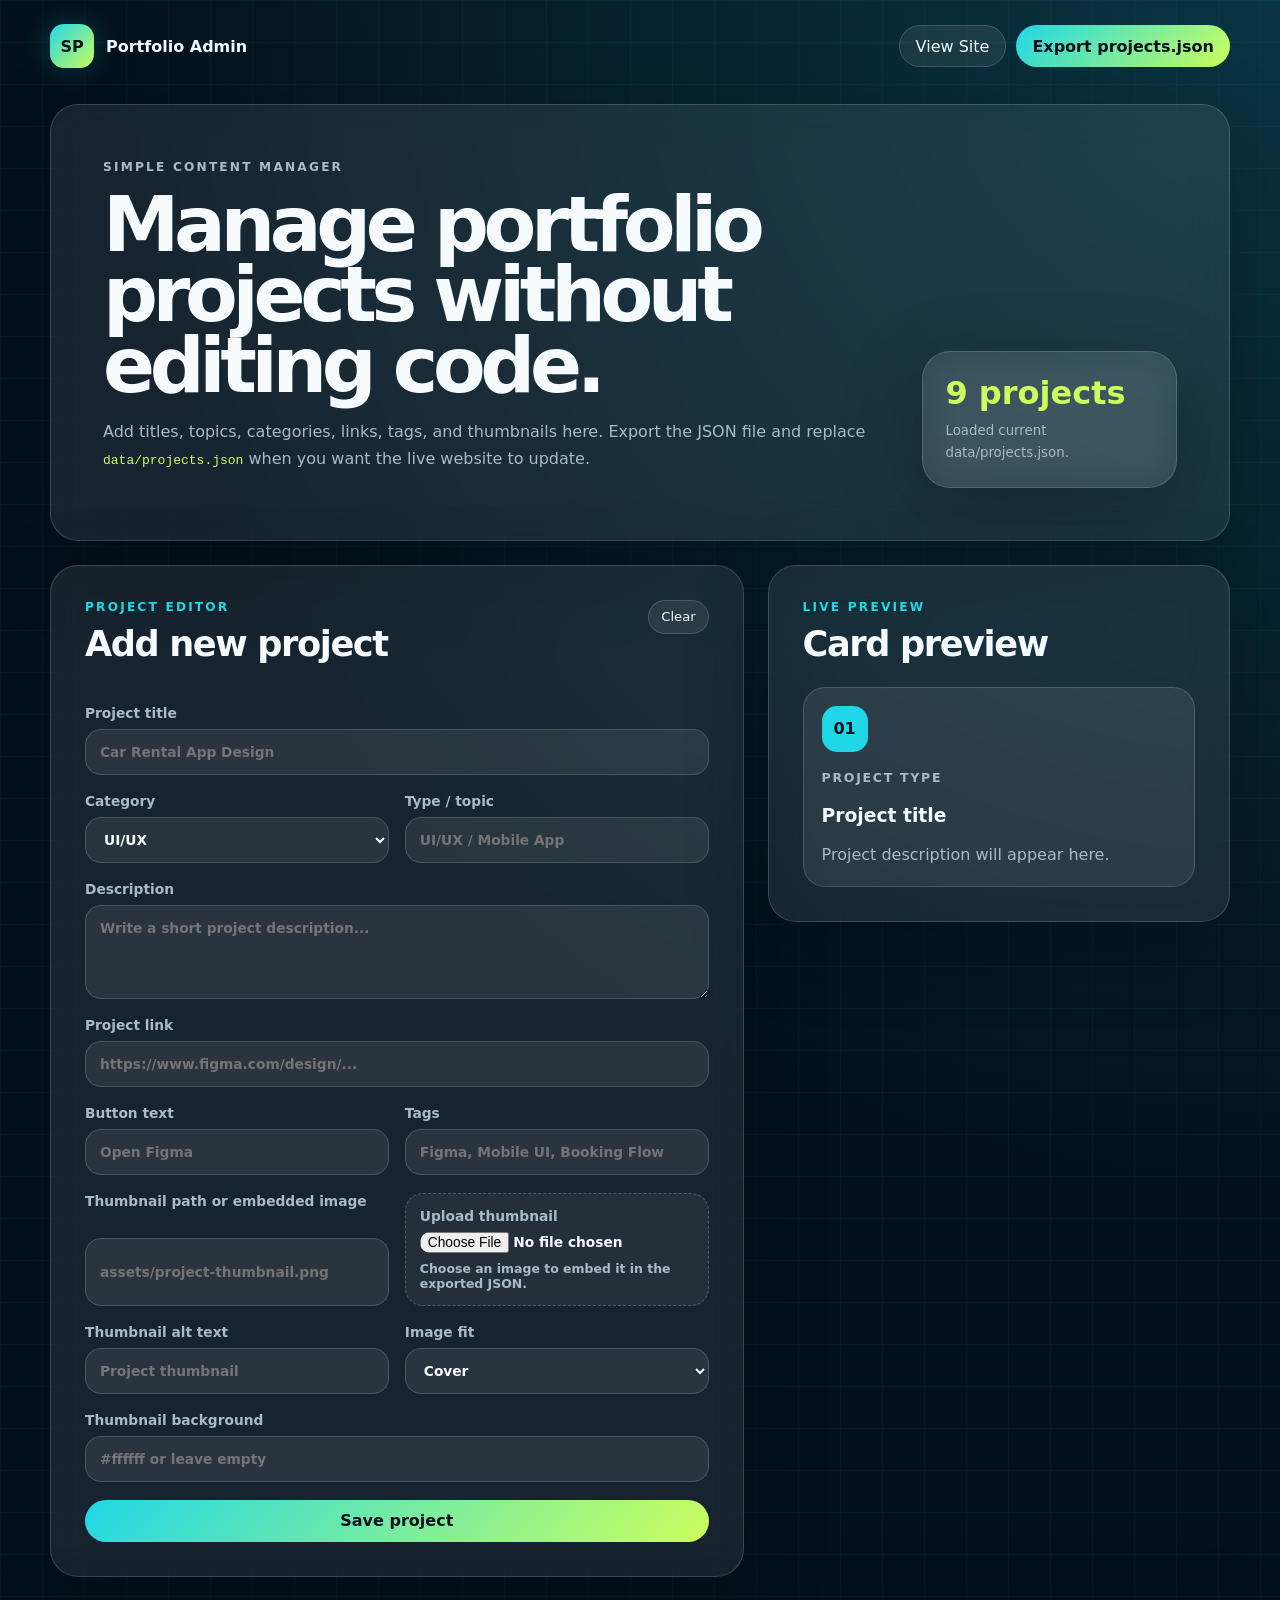
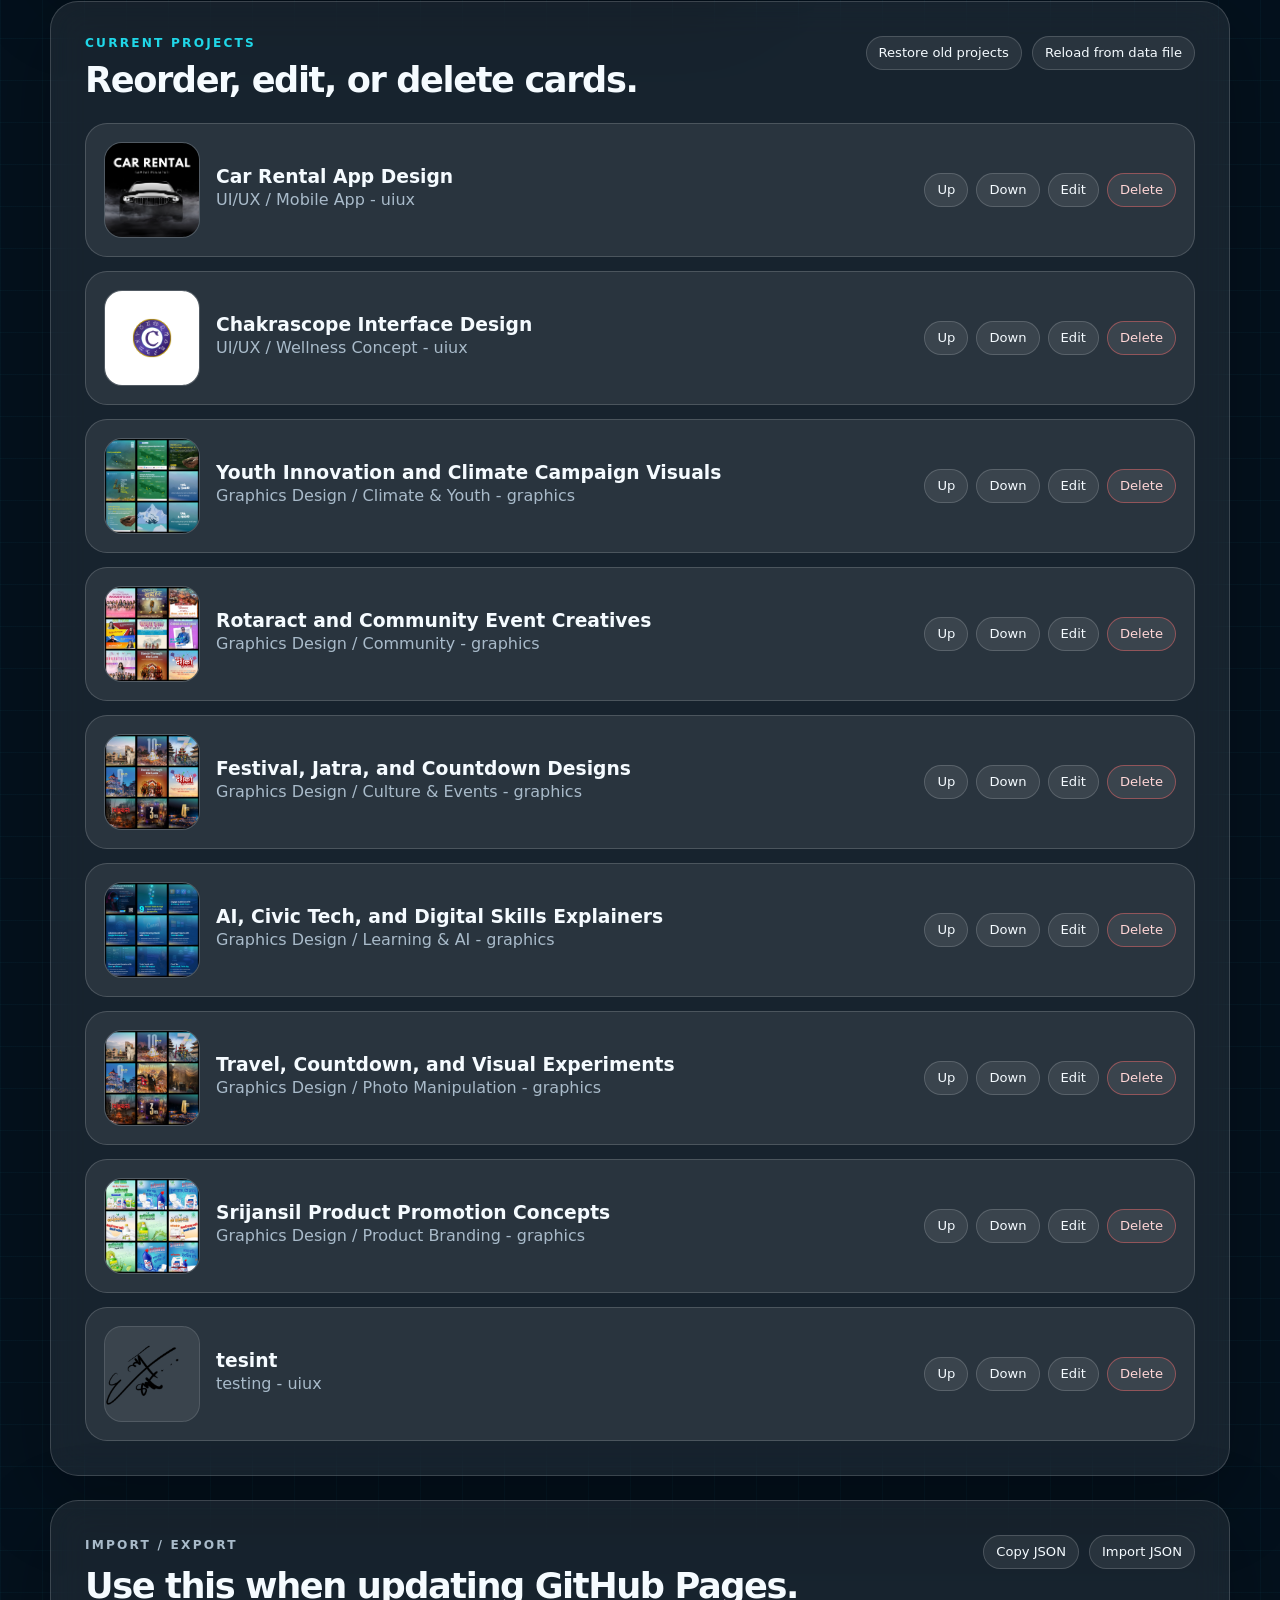
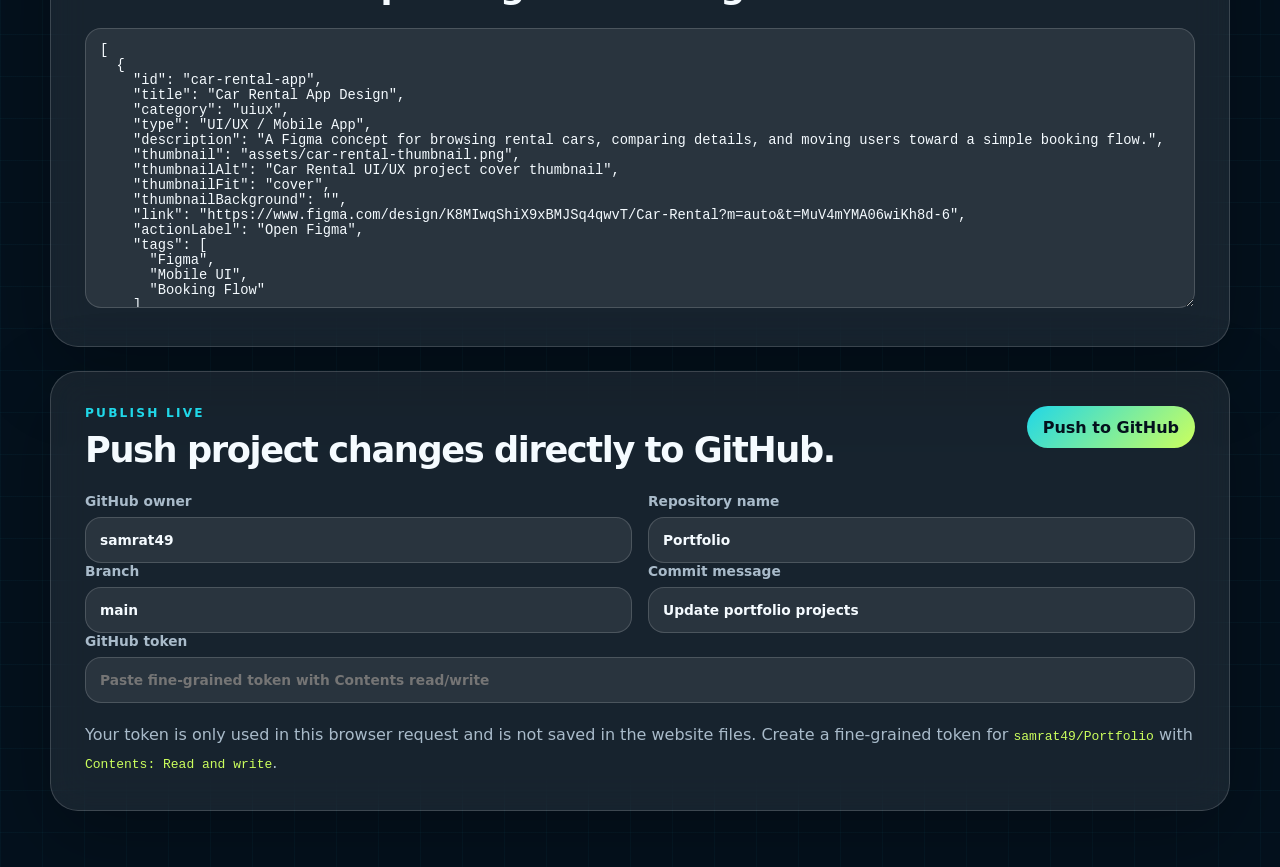
==== admin.html @ 763109fe "Add portfolio admin dashboard Co-authored-by: Cursor <cursoragent@cursor.com>" ====
<!DOCTYPE html>
<html lang="en">
  <head>
    <meta charset="UTF-8" />
    <meta name="viewport" content="width=device-width, initial-scale=1.0" />
    <title>Portfolio Admin | Samrat Prajapati</title>
    <link rel="icon" type="image/svg+xml" href="assets/favicon.svg" />
    <link rel="stylesheet" href="admin.css" />
  </head>
  <body>
    <header class="admin-header">
      <a class="brand" href="index.html" aria-label="Back to portfolio">
        <span>SP</span>
        <strong>Portfolio Admin</strong>
      </a>
      <div class="header-actions">
        <a class="ghost-button" href="index.html">View Site</a>
        <button class="primary-button" type="button" id="export-json">Export projects.json</button>
      </div>
    </header>

    <main class="admin-shell">
      <section class="hero-panel">
        <div>
          <p class="eyebrow">Simple Content Manager</p>
          <h1>Manage portfolio projects without editing code.</h1>
          <p>
            Add titles, topics, categories, links, tags, and thumbnails here. Export the JSON file
            and replace <code>data/projects.json</code> when you want the live website to update.
          </p>
        </div>
        <div class="status-card">
          <span id="project-count">0 projects</span>
          <small id="save-status">Loading current portfolio data...</small>
        </div>
      </section>

      <section class="admin-grid">
        <form class="editor-panel" id="project-form" novalidate>
          <div class="panel-heading">
            <div>
              <p class="eyebrow">Project Editor</p>
              <h2 id="form-title">Add new project</h2>
            </div>
            <button class="ghost-button small" type="button" id="reset-form">Clear</button>
          </div>

          <input type="hidden" id="project-id" />

          <label>
            Project title
            <input id="project-title" type="text" placeholder="Car Rental App Design" required />
          </label>

          <div class="field-grid">
            <label>
              Category
              <select id="project-category">
                <option value="uiux">UI/UX</option>
                <option value="graphics">Graphics Design</option>
                <option value="programming">Programming</option>
              </select>
            </label>

            <label>
              Type / topic
              <input id="project-type" type="text" placeholder="UI/UX / Mobile App" required />
            </label>
          </div>

          <label>
            Description
            <textarea
              id="project-description"
              rows="4"
              placeholder="Write a short project description..."
              required
            ></textarea>
          </label>

          <label>
            Project link
            <input id="project-link" type="text" placeholder="https://www.figma.com/design/..." />
          </label>

          <div class="field-grid">
            <label>
              Button text
              <input id="project-action" type="text" placeholder="Open Figma" />
            </label>

            <label>
              Tags
              <input id="project-tags" type="text" placeholder="Figma, Mobile UI, Booking Flow" />
            </label>
          </div>

          <div class="media-fields">
            <label>
              Thumbnail path or embedded image
              <input id="project-thumbnail" type="text" placeholder="assets/project-thumbnail.png" />
            </label>

            <label class="upload-box">
              Upload thumbnail
              <input id="project-image-file" type="file" accept="image/*" />
              <span>Choose an image to embed it in the exported JSON.</span>
            </label>
          </div>

          <div class="field-grid">
            <label>
              Thumbnail alt text
              <input id="project-thumbnail-alt" type="text" placeholder="Project thumbnail" />
            </label>

            <label>
              Image fit
              <select id="project-thumbnail-fit">
                <option value="cover">Cover</option>
                <option value="contain">Contain</option>
              </select>
            </label>
          </div>

          <label>
            Thumbnail background
            <input id="project-thumbnail-background" type="text" placeholder="#ffffff or leave empty" />
          </label>

          <button class="primary-button full" type="submit">Save project</button>
        </form>

        <aside class="preview-panel">
          <div class="panel-heading">
            <div>
              <p class="eyebrow">Live Preview</p>
              <h2>Card preview</h2>
            </div>
          </div>
          <div class="project-preview" id="project-preview"></div>
        </aside>
      </section>

      <section class="projects-panel">
        <div class="panel-heading">
          <div>
            <p class="eyebrow">Current Projects</p>
            <h2>Reorder, edit, or delete cards.</h2>
          </div>
          <div class="header-actions">
            <button class="ghost-button small" type="button" id="restore-projects">Restore old projects</button>
            <button class="ghost-button small" type="button" id="load-defaults">Reload from data file</button>
          </div>
        </div>
        <div class="project-list" id="project-list"></div>
      </section>

      <section class="json-panel">
        <div class="panel-heading">
          <div>
            <p class="eyebrow">Import / Export</p>
            <h2>Use this when updating GitHub Pages.</h2>
          </div>
          <div class="header-actions">
            <button class="ghost-button small" type="button" id="copy-json">Copy JSON</button>
            <button class="ghost-button small" type="button" id="import-json">Import JSON</button>
          </div>
        </div>
        <textarea id="json-output" rows="12" spellcheck="false"></textarea>
      </section>

      <section class="github-panel">
        <div class="panel-heading">
          <div>
            <p class="eyebrow">Publish Live</p>
            <h2>Push project changes directly to GitHub.</h2>
          </div>
          <button class="primary-button" type="button" id="push-github">Push to GitHub</button>
        </div>

        <div class="field-grid">
          <label>
            GitHub owner
            <input id="github-owner" type="text" value="samrat49" autocomplete="off" />
          </label>

          <label>
            Repository name
            <input id="github-repo" type="text" value="Portfolio" autocomplete="off" />
          </label>
        </div>

        <div class="field-grid">
          <label>
            Branch
            <input id="github-branch" type="text" value="main" autocomplete="off" />
          </label>

          <label>
            Commit message
            <input id="github-message" type="text" value="Update portfolio projects" />
          </label>
        </div>

        <label>
          GitHub token
          <input
            id="github-token"
            type="password"
            placeholder="Paste fine-grained token with Contents read/write"
            autocomplete="off"
          />
        </label>

        <p class="help-text">
          Your token is only used in this browser request and is not saved in the website files.
          Create a fine-grained token for <code>samrat49/Portfolio</code> with
          <code>Contents: Read and write</code>.
        </p>
      </section>
    </main>

    <script src="admin.js"></script>
  </body>
</html>
---- admin.css ----
:root {
  --bg: #04111d;
  --panel: rgba(255, 255, 255, 0.08);
  --panel-strong: rgba(255, 255, 255, 0.14);
  --text: #f5fbff;
  --muted: #a9bbca;
  --line: rgba(255, 255, 255, 0.16);
  --cyan: #20d7e8;
  --lime: #ccff5d;
  --danger: #ff6b6b;
  --radius: 28px;
  --shadow: 0 24px 80px rgba(0, 0, 0, 0.28);
}

* {
  box-sizing: border-box;
}

body {
  min-height: 100vh;
  margin: 0;
  color: var(--text);
  font-family: Inter, ui-sans-serif, system-ui, -apple-system, BlinkMacSystemFont, "Segoe UI", sans-serif;
  background:
    linear-gradient(rgba(32, 215, 232, 0.04) 1px, transparent 1px),
    linear-gradient(90deg, rgba(32, 215, 232, 0.04) 1px, transparent 1px),
    radial-gradient(circle at top right, rgba(32, 215, 232, 0.18), transparent 28%),
    var(--bg);
  background-size: 42px 42px, 42px 42px, auto, auto;
}

button,
input,
select,
textarea {
  font: inherit;
}

button,
a {
  -webkit-tap-highlight-color: transparent;
}

a {
  color: inherit;
}

code {
  color: var(--lime);
}

.admin-header,
.admin-shell {
  width: min(1180px, calc(100% - 36px));
  margin: 0 auto;
}

.admin-header {
  display: flex;
  align-items: center;
  justify-content: space-between;
  gap: 18px;
  padding: 24px 0;
}

.brand {
  display: inline-flex;
  align-items: center;
  gap: 12px;
  text-decoration: none;
}

.brand span {
  display: grid;
  width: 44px;
  height: 44px;
  place-items: center;
  color: #04111d;
  font-weight: 900;
  background: linear-gradient(135deg, var(--cyan), var(--lime));
  border-radius: 14px;
  box-shadow: 0 0 28px rgba(32, 215, 232, 0.24);
}

.header-actions {
  display: flex;
  flex-wrap: wrap;
  gap: 10px;
}

.admin-shell {
  display: grid;
  gap: 24px;
  padding: 12px 0 56px;
}

.hero-panel,
.editor-panel,
.preview-panel,
.projects-panel,
.json-panel,
.github-panel,
.status-card {
  background: var(--panel);
  border: 1px solid var(--line);
  border-radius: var(--radius);
  box-shadow: var(--shadow);
  backdrop-filter: blur(18px);
}

.hero-panel {
  display: grid;
  grid-template-columns: 1fr minmax(220px, 0.32fr);
  gap: 24px;
  align-items: end;
  padding: clamp(28px, 5vw, 52px);
}

.hero-panel h1 {
  max-width: 760px;
  margin: 0 0 14px;
  font-size: clamp(2.2rem, 6vw, 5.2rem);
  line-height: 0.92;
  letter-spacing: -0.07em;
}

.hero-panel p,
.status-card small,
.project-list p,
.json-panel p {
  color: var(--muted);
  line-height: 1.7;
}

.eyebrow {
  margin: 0 0 12px;
  color: var(--cyan);
  font-size: 0.76rem;
  font-weight: 900;
  letter-spacing: 0.18em;
  text-transform: uppercase;
}

.status-card {
  display: grid;
  gap: 8px;
  padding: 22px;
}

.status-card span {
  color: var(--lime);
  font-size: 2rem;
  font-weight: 900;
}

.admin-grid {
  display: grid;
  grid-template-columns: minmax(0, 1.2fr) minmax(320px, 0.8fr);
  gap: 24px;
  align-items: start;
}

.editor-panel,
.preview-panel,
.projects-panel,
.json-panel,
.github-panel {
  padding: clamp(22px, 4vw, 34px);
}

.panel-heading {
  display: flex;
  align-items: flex-start;
  justify-content: space-between;
  gap: 18px;
  margin-bottom: 24px;
}

.panel-heading h2 {
  margin: 0;
  font-size: clamp(1.35rem, 3vw, 2.2rem);
  line-height: 1.05;
  letter-spacing: -0.04em;
}

.editor-panel {
  display: grid;
  gap: 18px;
}

label {
  display: grid;
  gap: 8px;
  color: var(--muted);
  font-size: 0.86rem;
  font-weight: 800;
}

input,
select,
textarea {
  width: 100%;
  color: var(--text);
  background: rgba(255, 255, 255, 0.08);
  border: 1px solid var(--line);
  border-radius: 16px;
  outline: none;
}

input,
select {
  min-height: 46px;
  padding: 0 14px;
}

textarea {
  resize: vertical;
  padding: 14px;
}

input:focus,
select:focus,
textarea:focus {
  border-color: rgba(32, 215, 232, 0.72);
  box-shadow: 0 0 0 4px rgba(32, 215, 232, 0.12);
}

.field-grid,
.media-fields {
  display: grid;
  grid-template-columns: repeat(2, minmax(0, 1fr));
  gap: 16px;
}

.upload-box {
  padding: 14px;
  background: rgba(255, 255, 255, 0.06);
  border: 1px dashed rgba(255, 255, 255, 0.22);
  border-radius: 18px;
}

.upload-box input {
  min-height: auto;
  padding: 0;
  background: transparent;
  border: 0;
}

.upload-box span {
  color: var(--muted);
  font-size: 0.78rem;
  font-weight: 600;
}

.help-text {
  margin: 18px 0 0;
  color: var(--muted);
  line-height: 1.7;
}

.primary-button,
.ghost-button,
.danger-button {
  display: inline-flex;
  min-height: 42px;
  align-items: center;
  justify-content: center;
  padding: 0 16px;
  cursor: pointer;
  border-radius: 999px;
  text-decoration: none;
}

.primary-button {
  color: #04111d;
  font-weight: 900;
  background: linear-gradient(135deg, var(--cyan), var(--lime));
  border: 0;
}

.ghost-button,
.danger-button {
  color: var(--text);
  background: rgba(255, 255, 255, 0.08);
  border: 1px solid var(--line);
}

.danger-button {
  color: #ffd6d6;
  border-color: rgba(255, 107, 107, 0.45);
}

.small {
  min-height: 34px;
  padding: 0 12px;
  font-size: 0.82rem;
}

.full {
  width: 100%;
}

.project-preview {
  position: sticky;
  top: 18px;
}

.preview-card,
.project-item {
  display: grid;
  gap: 16px;
  padding: 18px;
  background: rgba(255, 255, 255, 0.08);
  border: 1px solid var(--line);
  border-radius: 22px;
}

.preview-media,
.project-item img {
  width: 100%;
  aspect-ratio: 1;
  overflow: hidden;
  background: rgba(255, 255, 255, 0.08);
  border: 1px solid rgba(255, 255, 255, 0.12);
  border-radius: 18px;
}

.preview-media img,
.project-item img {
  width: 100%;
  height: 100%;
  object-fit: cover;
}

.preview-media.contain img {
  padding: 20px;
  object-fit: contain;
}

.preview-number {
  display: grid;
  width: 46px;
  height: 46px;
  place-items: center;
  color: #04111d;
  font-weight: 900;
  background: var(--cyan);
  border-radius: 15px;
}

.preview-type {
  margin: 0;
  color: var(--muted);
  font-size: 0.78rem;
  font-weight: 900;
  letter-spacing: 0.14em;
  text-transform: uppercase;
}

.preview-card h3,
.project-item h3 {
  margin: 0;
}

.preview-card p,
.project-item p {
  margin: 0;
  color: var(--muted);
  line-height: 1.65;
}

.preview-tags {
  display: flex;
  flex-wrap: wrap;
  gap: 8px;
}

.preview-tags span {
  padding: 8px 10px;
  color: var(--muted);
  font-size: 0.78rem;
  background: rgba(255, 255, 255, 0.08);
  border: 1px solid rgba(255, 255, 255, 0.1);
  border-radius: 999px;
}

.project-list {
  display: grid;
  gap: 14px;
}

.project-item {
  grid-template-columns: 96px 1fr auto;
  align-items: center;
}

.project-item img {
  height: 96px;
  aspect-ratio: 1;
  object-fit: cover;
}

.project-actions {
  display: flex;
  flex-wrap: wrap;
  justify-content: flex-end;
  gap: 8px;
}

#json-output {
  min-height: 280px;
  font-family: "SFMono-Regular", Consolas, "Liberation Mono", monospace;
  font-size: 0.86rem;
}

@media (max-width: 900px) {
  .admin-header,
  .hero-panel,
  .admin-grid,
  .field-grid,
  .media-fields,
  .project-item {
    grid-template-columns: 1fr;
  }

  .admin-header {
    align-items: flex-start;
    flex-direction: column;
  }

  .project-preview {
    position: static;
  }

  .project-actions {
    justify-content: flex-start;
  }
}
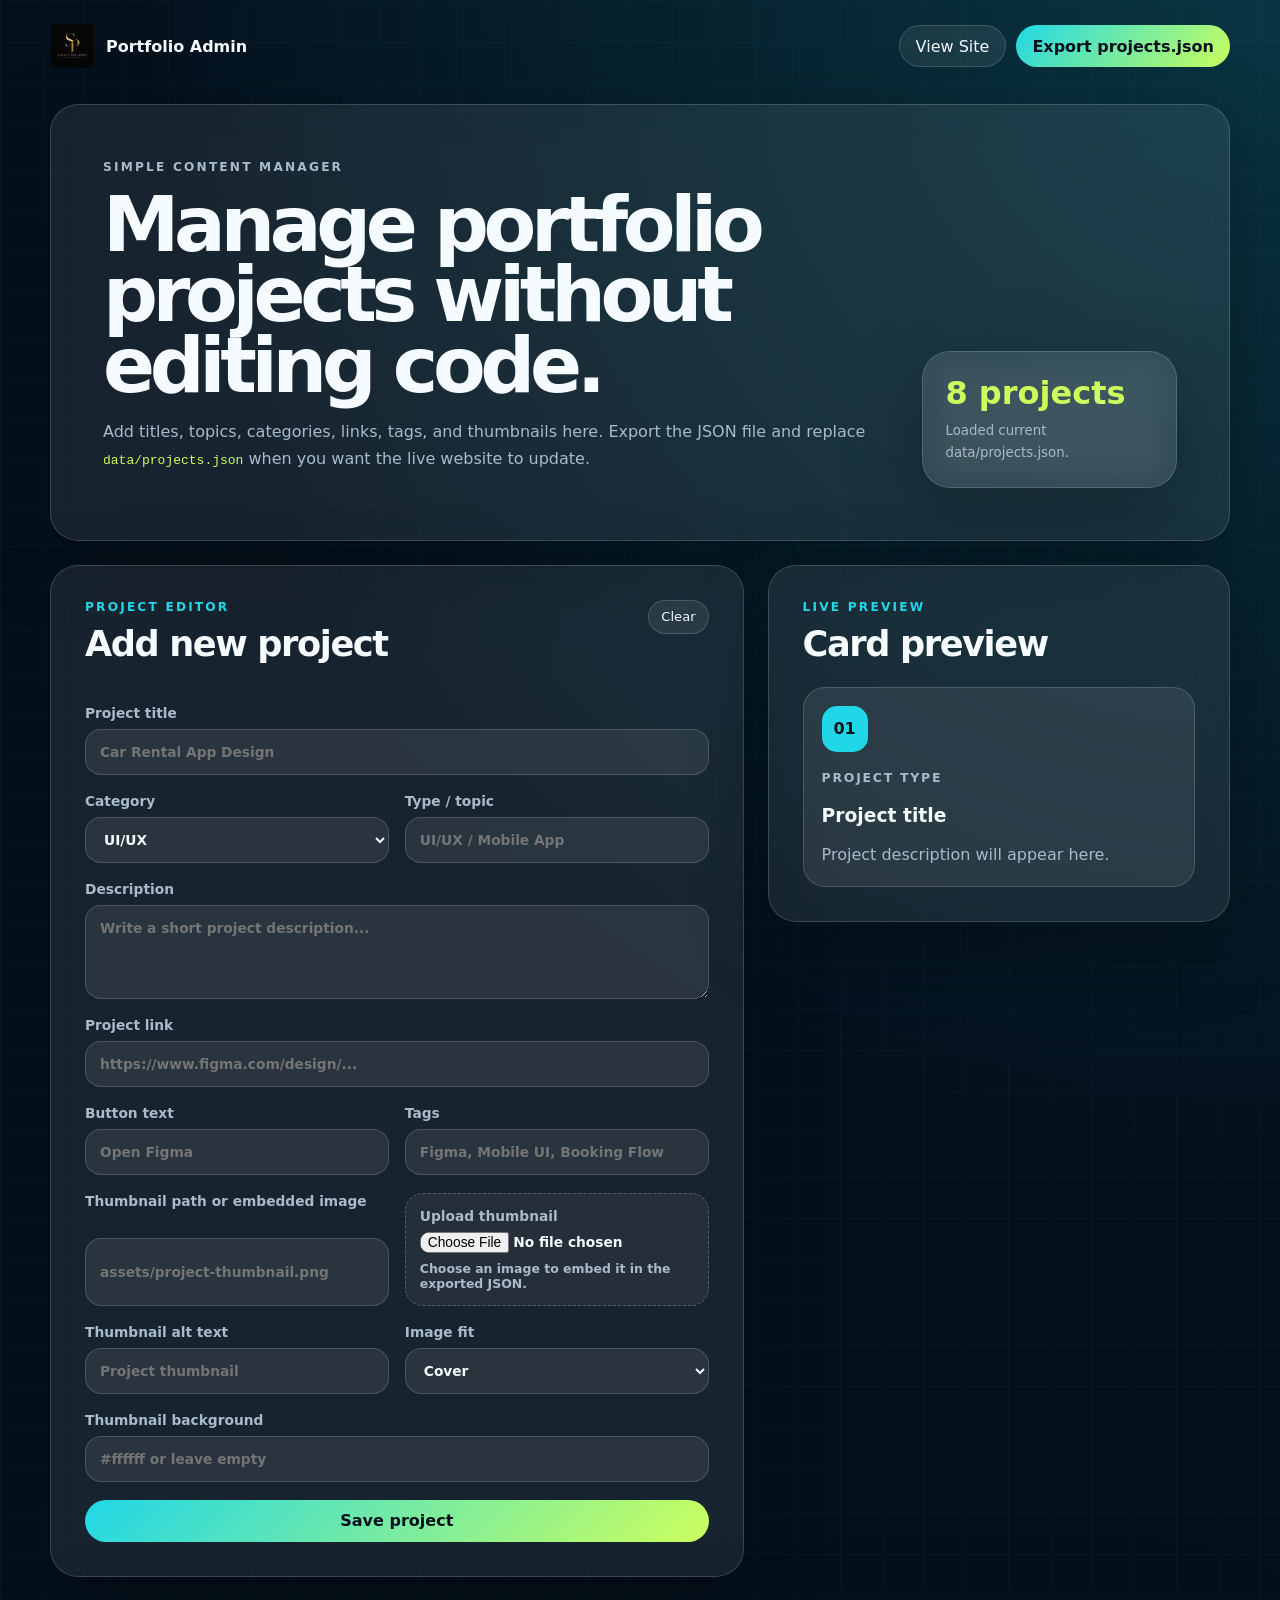
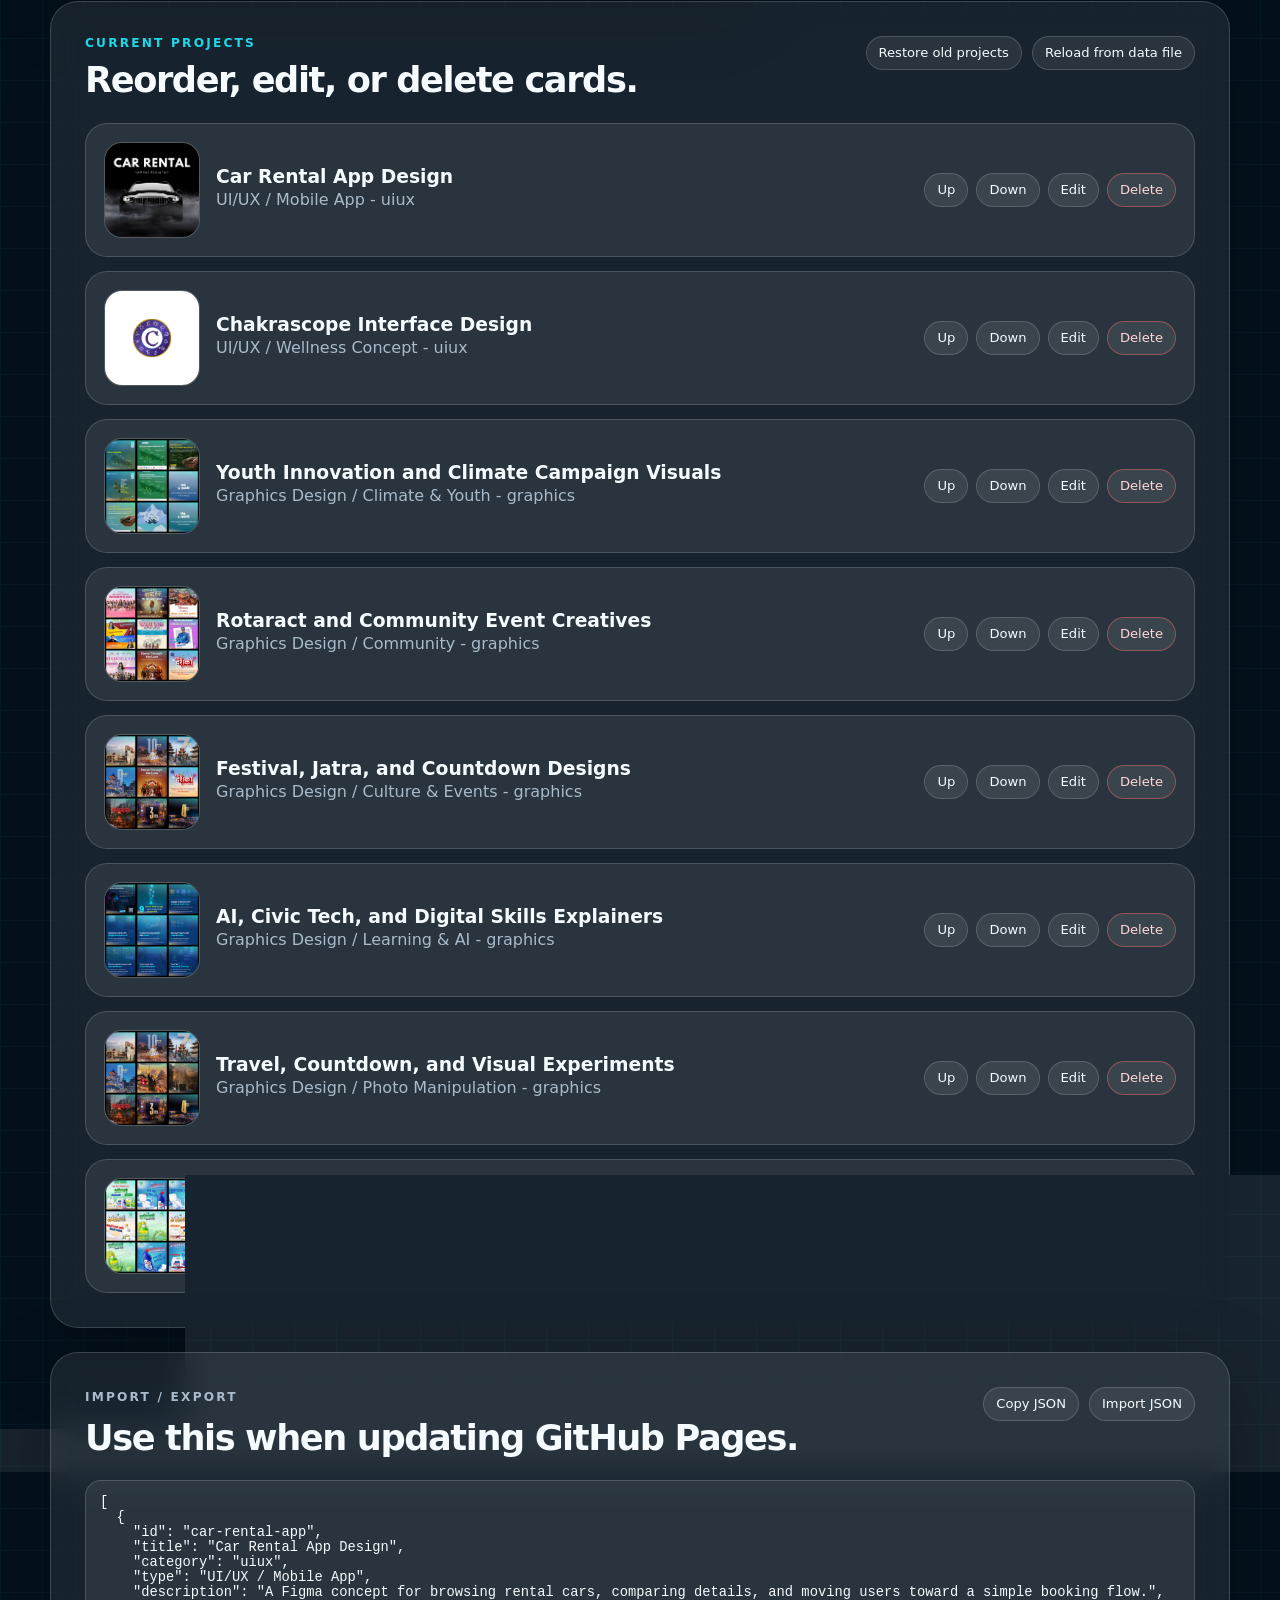
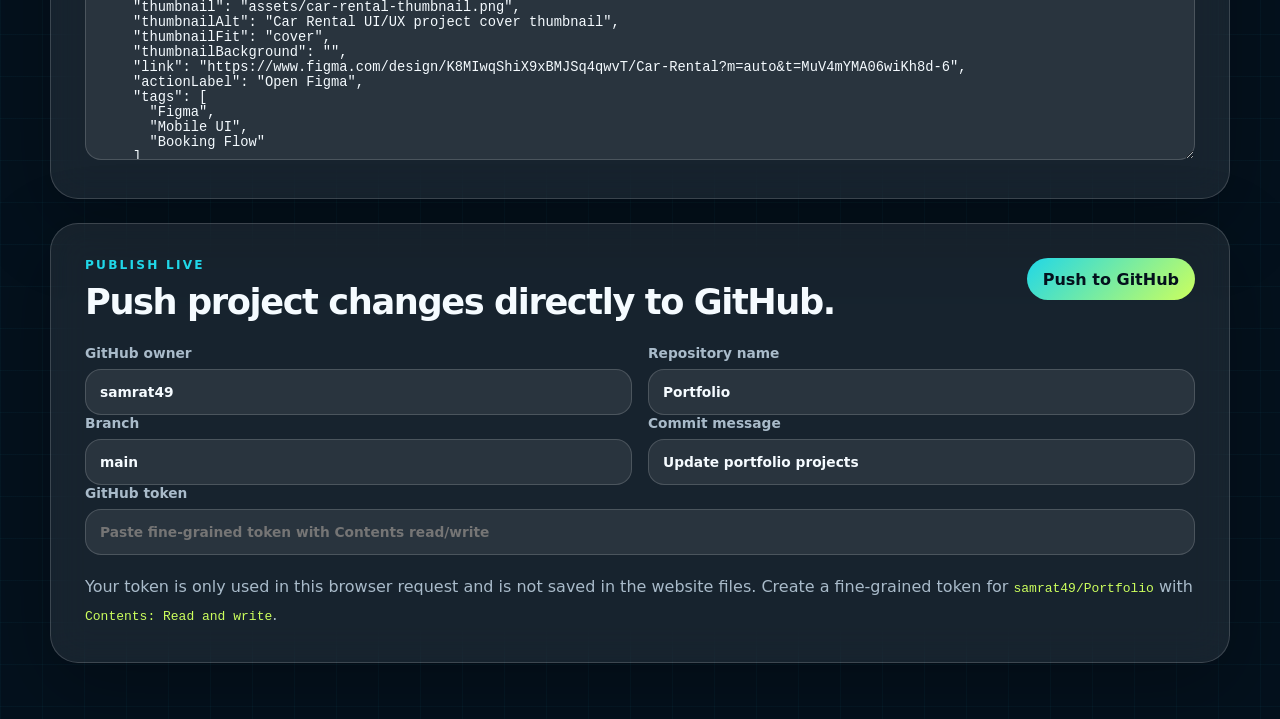
==== commit 23b6d405: "Replace header branding with Samrat logo image Co-authored-by: Cursor <cursoragent@cursor.com>" ====
--- a/admin.html
+++ b/admin.html
@@ -10,7 +10,13 @@
   <body>
     <header class="admin-header">
       <a class="brand" href="index.html" aria-label="Back to portfolio">
-        <span>SP</span>
+        <img
+          class="brand-logo"
+          src="assets/samrat-logo.jpg"
+          alt="Samrat Prajapati — Graphics Designer"
+          width="180"
+          height="180"
+        />
         <strong>Portfolio Admin</strong>
       </a>
       <div class="header-actions">
--- a/admin.css
+++ b/admin.css
@@ -70,16 +70,11 @@
   text-decoration: none;
 }
 
-.brand span {
-  display: grid;
-  width: 44px;
+.brand-logo {
+  display: block;
+  width: auto;
   height: 44px;
-  place-items: center;
-  color: #04111d;
-  font-weight: 900;
-  background: linear-gradient(135deg, var(--cyan), var(--lime));
-  border-radius: 14px;
-  box-shadow: 0 0 28px rgba(32, 215, 232, 0.24);
+  object-fit: contain;
 }
 
 .header-actions {
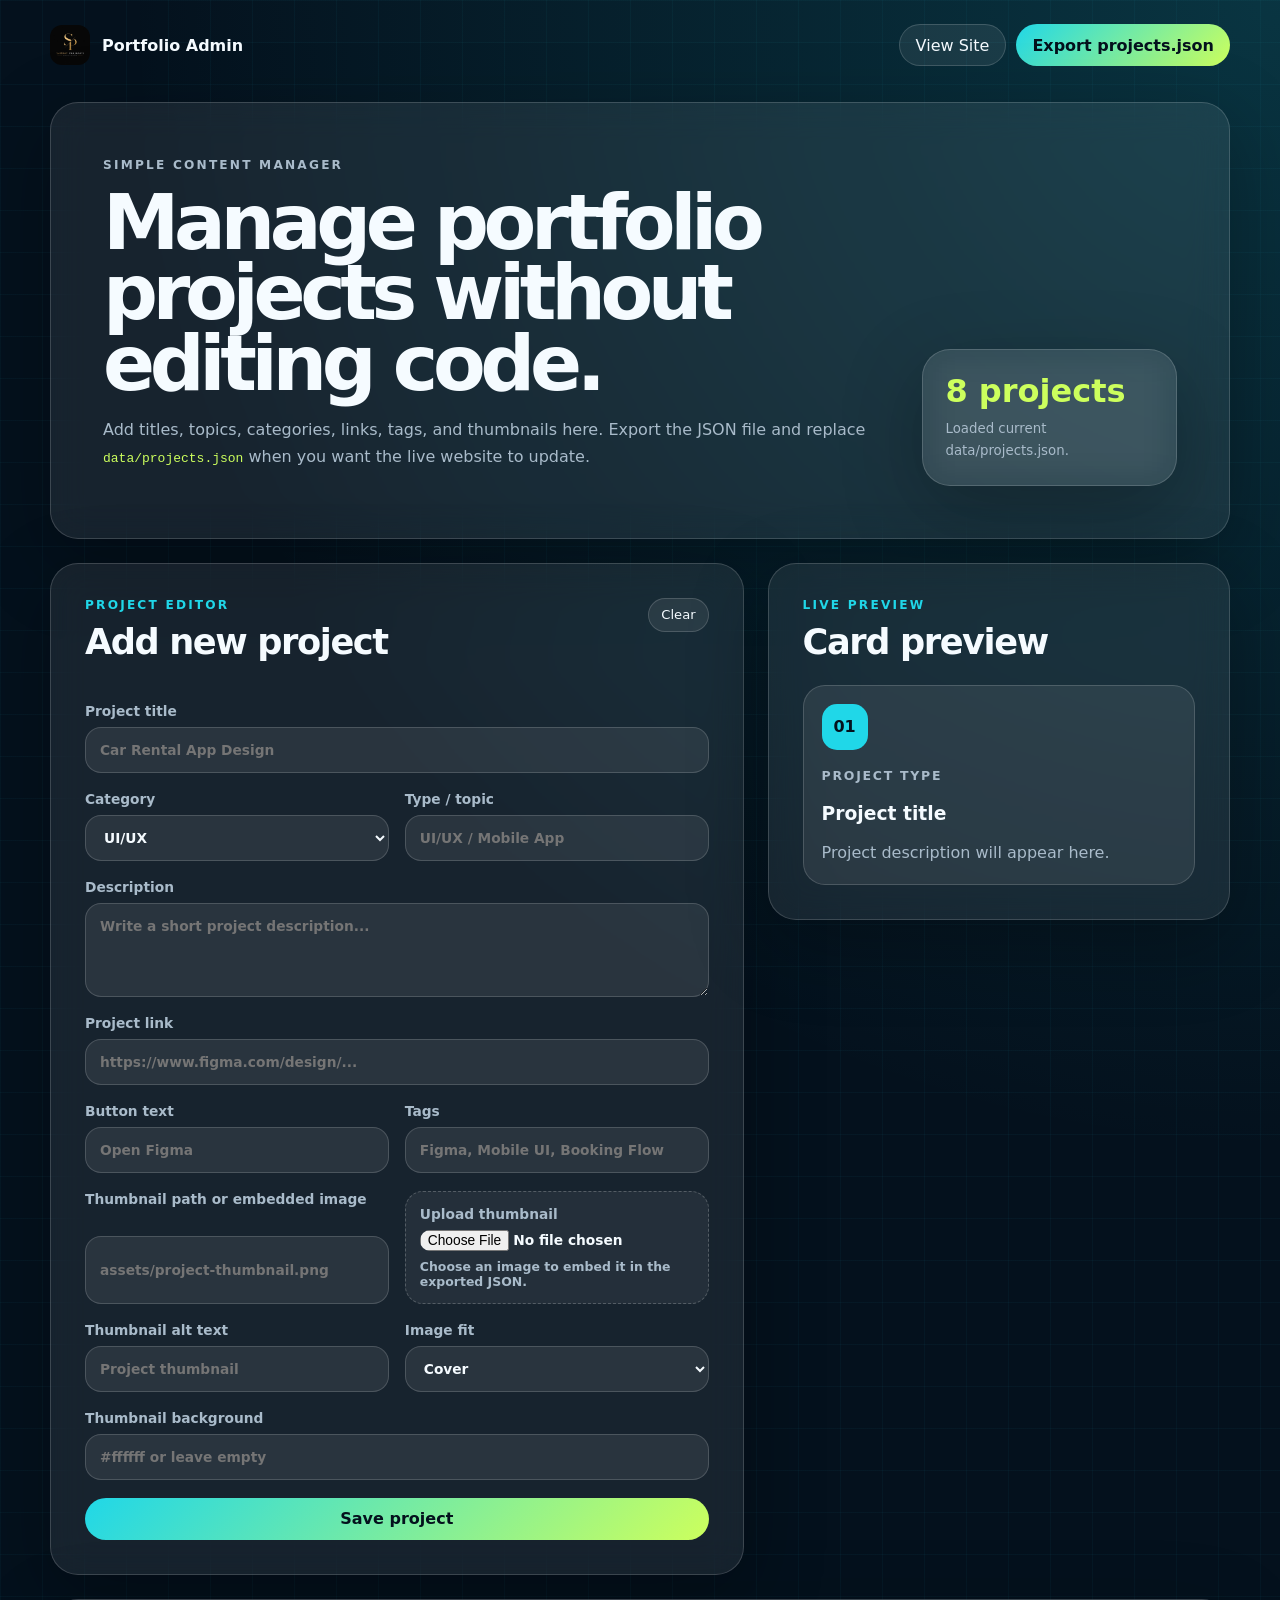
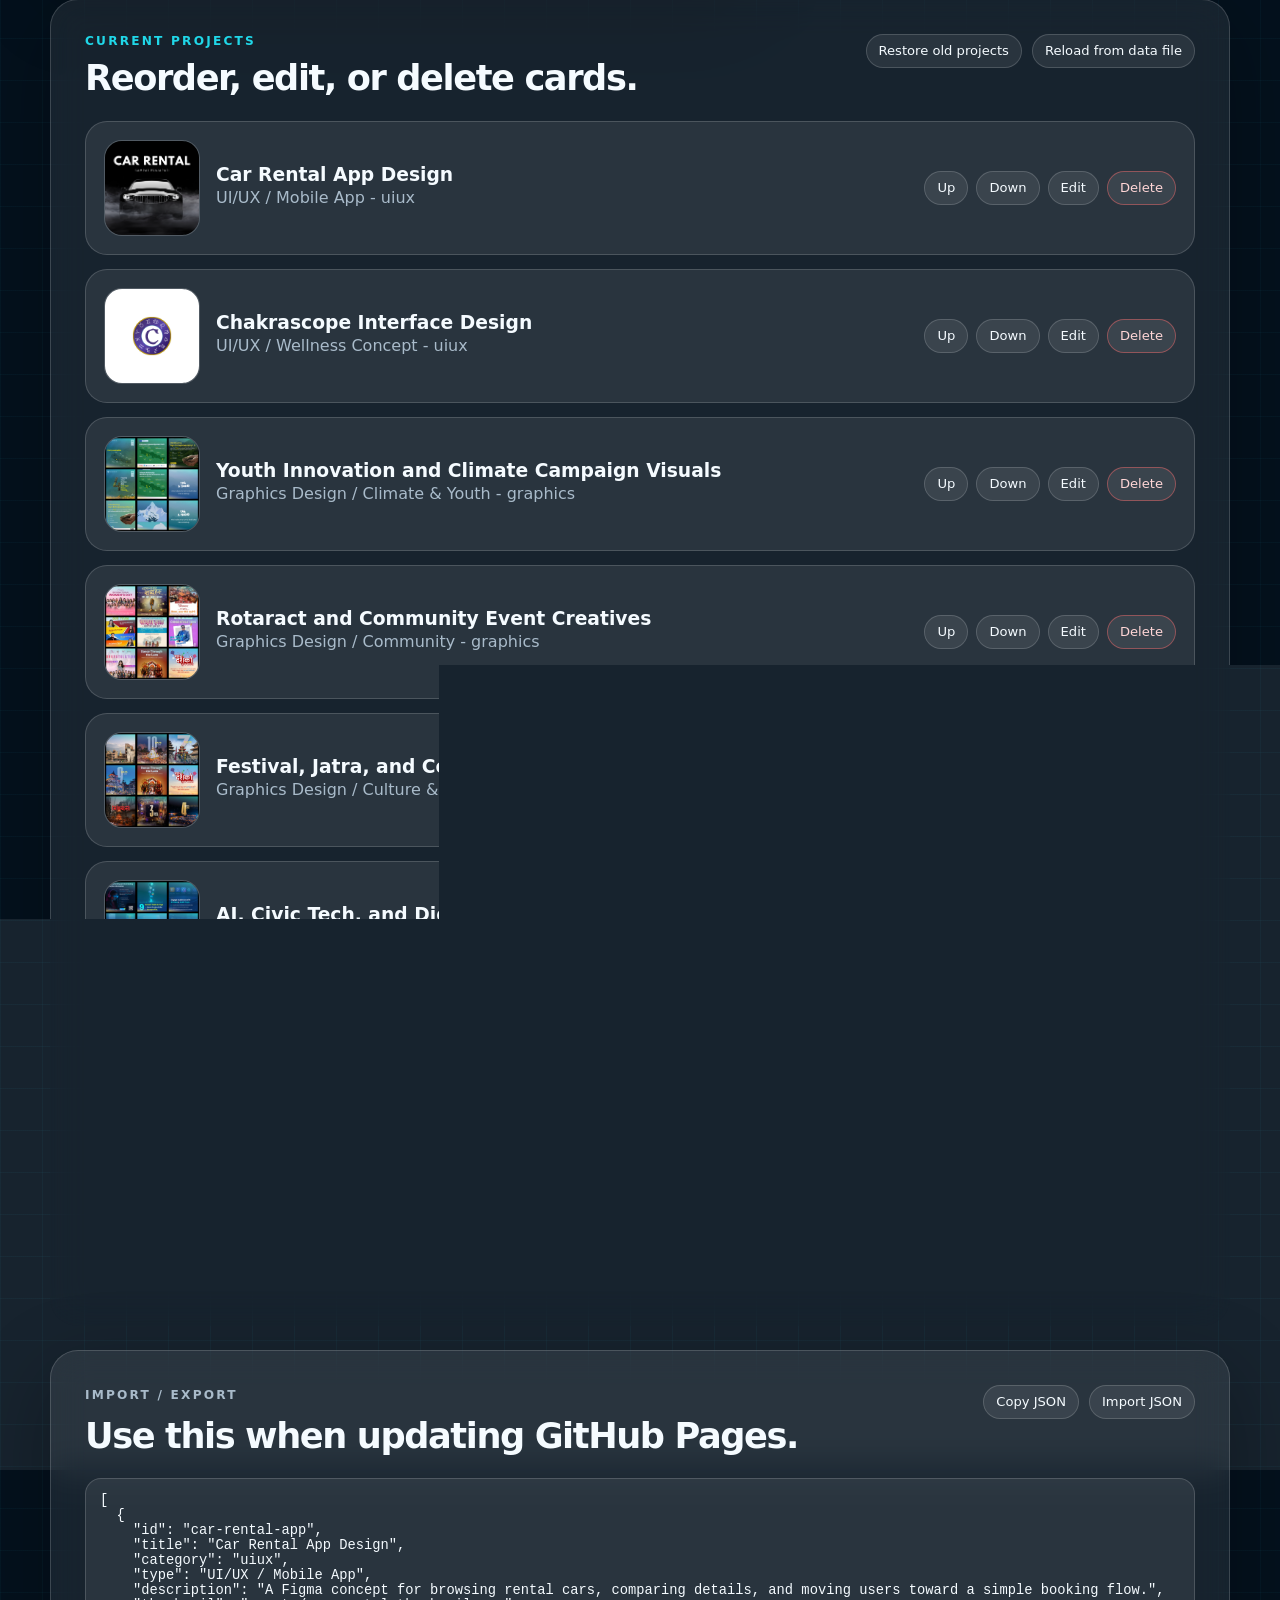
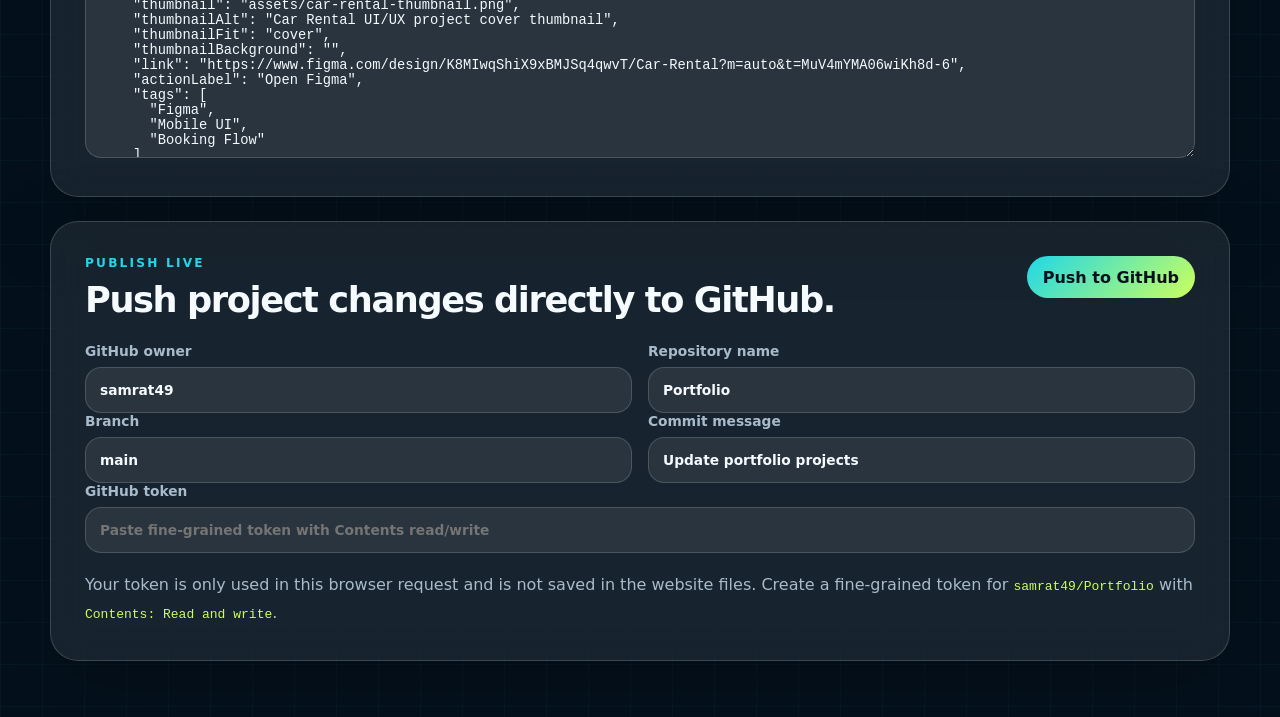
==== commit 97b50556: "Resize header logo and restore portfolio label Co-authored-by: Cursor <cursoragent@cursor.com>" ====
--- a/admin.html
+++ b/admin.html
@@ -10,13 +10,15 @@
   <body>
     <header class="admin-header">
       <a class="brand" href="index.html" aria-label="Back to portfolio">
-        <img
-          class="brand-logo"
-          src="assets/samrat-logo.jpg"
-          alt="Samrat Prajapati — Graphics Designer"
-          width="180"
-          height="180"
-        />
+        <span class="brand-logo-wrap">
+          <img
+            class="brand-logo"
+            src="assets/samrat-logo.jpg"
+            alt=""
+            width="1024"
+            height="1024"
+          />
+        </span>
         <strong>Portfolio Admin</strong>
       </a>
       <div class="header-actions">
--- a/admin.css
+++ b/admin.css
@@ -70,11 +70,20 @@
   text-decoration: none;
 }
 
+.brand-logo-wrap {
+  flex-shrink: 0;
+  width: 40px;
+  height: 40px;
+  overflow: hidden;
+  border-radius: 12px;
+}
+
 .brand-logo {
   display: block;
-  width: auto;
-  height: 44px;
-  object-fit: contain;
+  width: 40px;
+  height: 40px;
+  object-fit: cover;
+  object-position: top center;
 }
 
 .header-actions {
